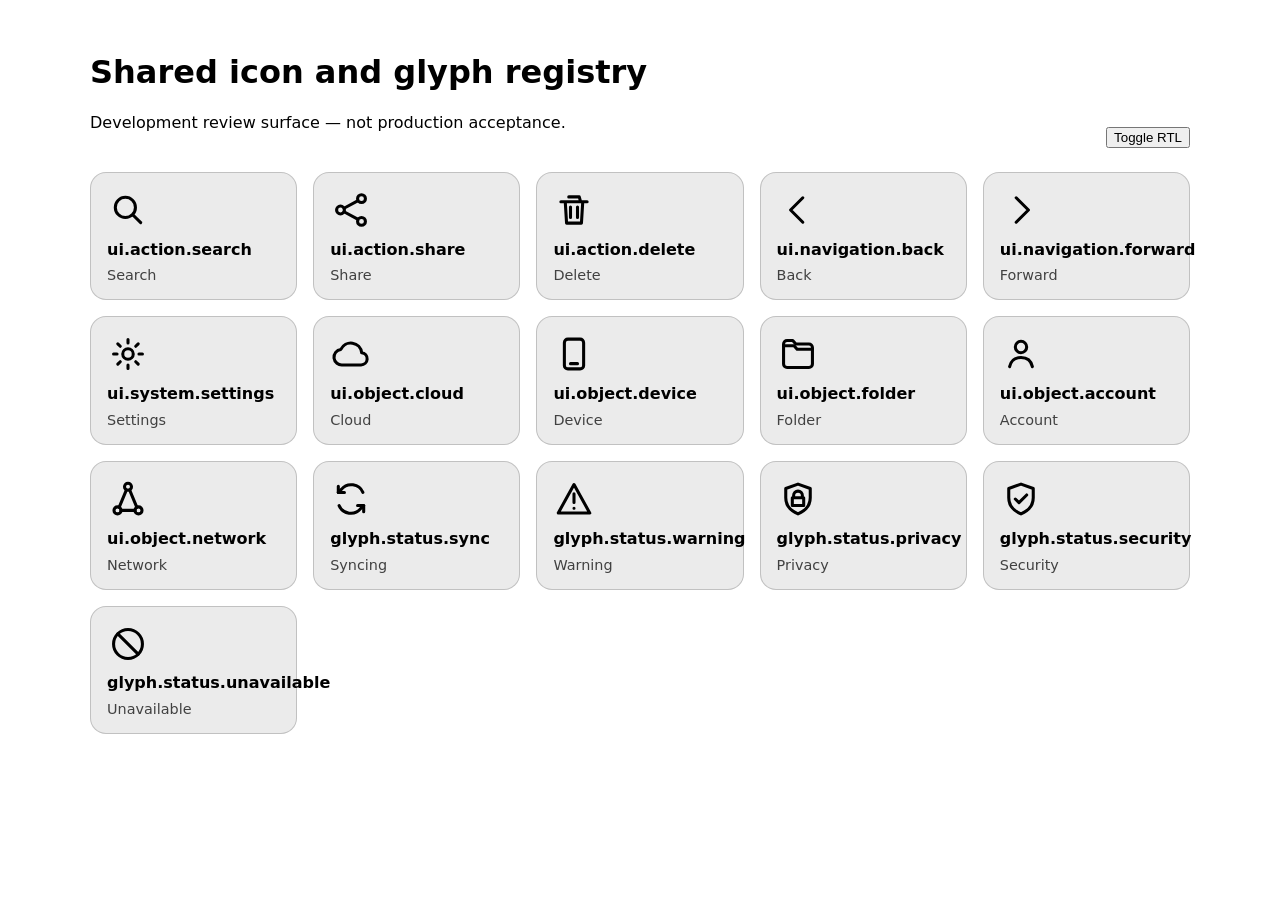
==== reference/icon-glyph-registry.html @ 12eac7fb "feat: add shared icon and glyph registry foundation" ====
<!doctype html>
<html lang="en">
<head>
<meta charset="utf-8"><meta name="viewport" content="width=device-width,initial-scale=1">
<title>Glaze Icon and Glyph Registry Review</title>
<style>
:root{color-scheme:light dark;font-family:system-ui,sans-serif;background:Canvas;color:CanvasText}
body{margin:0;padding:2rem;max-width:1100px;margin-inline:auto}
header{display:flex;gap:1rem;align-items:end;justify-content:space-between;flex-wrap:wrap}
.grid{display:grid;grid-template-columns:repeat(auto-fit,minmax(190px,1fr));gap:1rem;margin-block:1.5rem}
.card{border:1px solid color-mix(in srgb,CanvasText 18%,transparent);border-radius:1rem;padding:1rem;display:grid;gap:.55rem;background:color-mix(in srgb,Canvas 92%,CanvasText 8%)}
svg{width:42px;height:42px;color:CanvasText}
span{opacity:.72;font-size:.9rem}
.rtl{direction:rtl}
@media (forced-colors:active){.card{border:1px solid CanvasText}}
</style>
</head>
<body>
<header><div><h1>Shared icon and glyph registry</h1><p>Development review surface — not production acceptance.</p></div><button id="dir" type="button">Toggle RTL</button></header>
<section class="grid"><article class="card"><svg aria-hidden="true" viewBox="0 0 24 24"><use href="../assets/icon-glyphs/system-symbols.svg#search"/></svg><strong>ui.action.search</strong><span>Search</span></article>
<article class="card"><svg aria-hidden="true" viewBox="0 0 24 24"><use href="../assets/icon-glyphs/system-symbols.svg#share"/></svg><strong>ui.action.share</strong><span>Share</span></article>
<article class="card"><svg aria-hidden="true" viewBox="0 0 24 24"><use href="../assets/icon-glyphs/system-symbols.svg#delete"/></svg><strong>ui.action.delete</strong><span>Delete</span></article>
<article class="card"><svg aria-hidden="true" viewBox="0 0 24 24"><use href="../assets/icon-glyphs/system-symbols.svg#back"/></svg><strong>ui.navigation.back</strong><span>Back</span></article>
<article class="card"><svg aria-hidden="true" viewBox="0 0 24 24"><use href="../assets/icon-glyphs/system-symbols.svg#forward"/></svg><strong>ui.navigation.forward</strong><span>Forward</span></article>
<article class="card"><svg aria-hidden="true" viewBox="0 0 24 24"><use href="../assets/icon-glyphs/system-symbols.svg#settings"/></svg><strong>ui.system.settings</strong><span>Settings</span></article>
<article class="card"><svg aria-hidden="true" viewBox="0 0 24 24"><use href="../assets/icon-glyphs/system-symbols.svg#cloud"/></svg><strong>ui.object.cloud</strong><span>Cloud</span></article>
<article class="card"><svg aria-hidden="true" viewBox="0 0 24 24"><use href="../assets/icon-glyphs/system-symbols.svg#device"/></svg><strong>ui.object.device</strong><span>Device</span></article>
<article class="card"><svg aria-hidden="true" viewBox="0 0 24 24"><use href="../assets/icon-glyphs/system-symbols.svg#folder"/></svg><strong>ui.object.folder</strong><span>Folder</span></article>
<article class="card"><svg aria-hidden="true" viewBox="0 0 24 24"><use href="../assets/icon-glyphs/system-symbols.svg#account"/></svg><strong>ui.object.account</strong><span>Account</span></article>
<article class="card"><svg aria-hidden="true" viewBox="0 0 24 24"><use href="../assets/icon-glyphs/system-symbols.svg#network"/></svg><strong>ui.object.network</strong><span>Network</span></article>
<article class="card"><svg aria-hidden="true" viewBox="0 0 24 24"><use href="../assets/icon-glyphs/system-symbols.svg#sync"/></svg><strong>glyph.status.sync</strong><span>Syncing</span></article>
<article class="card"><svg aria-hidden="true" viewBox="0 0 24 24"><use href="../assets/icon-glyphs/system-symbols.svg#warning"/></svg><strong>glyph.status.warning</strong><span>Warning</span></article>
<article class="card"><svg aria-hidden="true" viewBox="0 0 24 24"><use href="../assets/icon-glyphs/system-symbols.svg#privacy"/></svg><strong>glyph.status.privacy</strong><span>Privacy</span></article>
<article class="card"><svg aria-hidden="true" viewBox="0 0 24 24"><use href="../assets/icon-glyphs/system-symbols.svg#security"/></svg><strong>glyph.status.security</strong><span>Security</span></article>
<article class="card"><svg aria-hidden="true" viewBox="0 0 24 24"><use href="../assets/icon-glyphs/system-symbols.svg#unavailable"/></svg><strong>glyph.status.unavailable</strong><span>Unavailable</span></article></section>
<script>document.querySelector('#dir').addEventListener('click',()=>document.documentElement.classList.toggle('rtl'));</script>
</body></html>
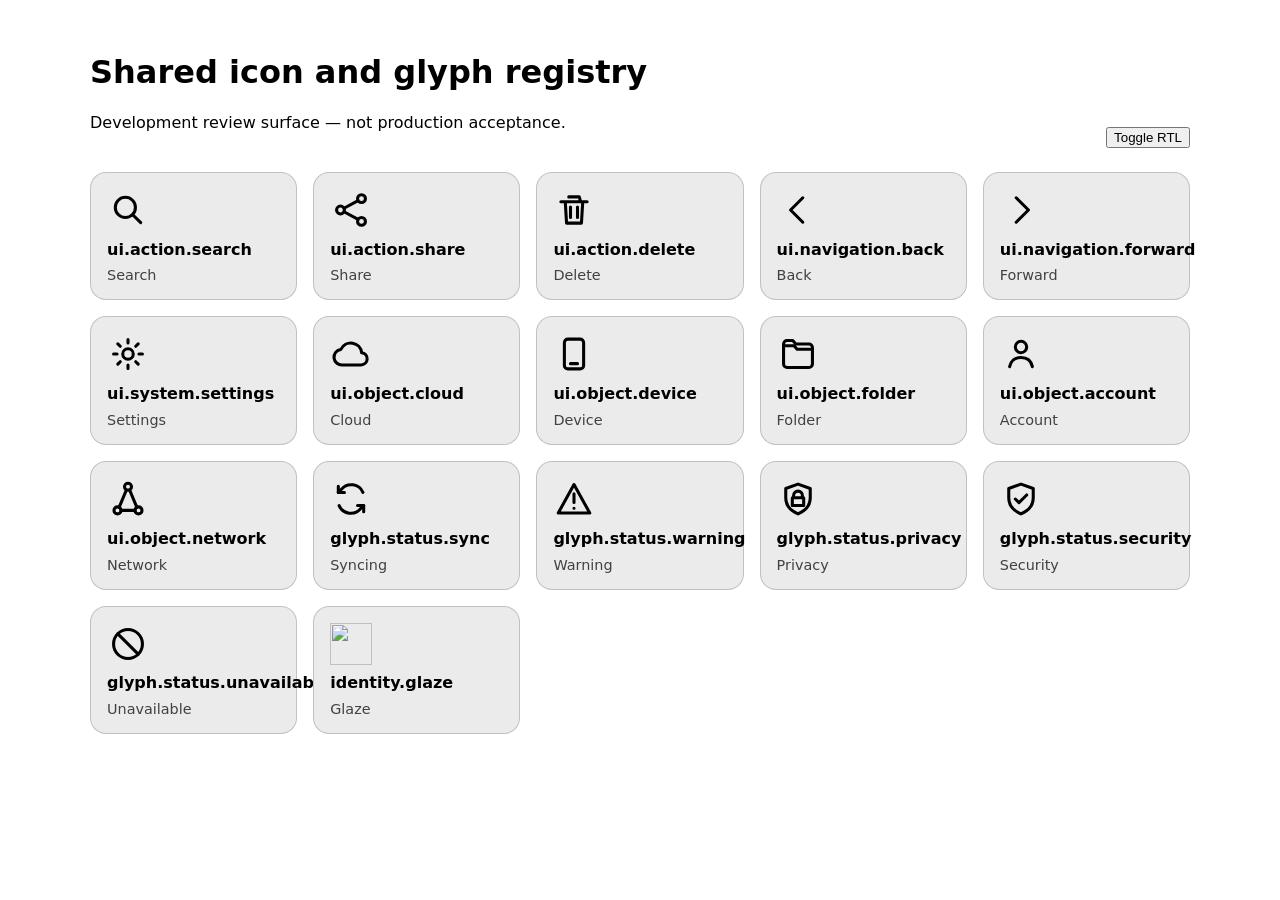
==== commit e88a7ca4: "complete icon registry review gallery coverage" ====
--- a/reference/icon-glyph-registry.html
+++ b/reference/icon-glyph-registry.html
@@ -9,7 +9,7 @@
 header{display:flex;gap:1rem;align-items:end;justify-content:space-between;flex-wrap:wrap}
 .grid{display:grid;grid-template-columns:repeat(auto-fit,minmax(190px,1fr));gap:1rem;margin-block:1.5rem}
 .card{border:1px solid color-mix(in srgb,CanvasText 18%,transparent);border-radius:1rem;padding:1rem;display:grid;gap:.55rem;background:color-mix(in srgb,Canvas 92%,CanvasText 8%)}
-svg{width:42px;height:42px;color:CanvasText}
+svg,img.icon-preview{width:42px;height:42px;color:CanvasText;object-fit:contain}
 span{opacity:.72;font-size:.9rem}
 .rtl{direction:rtl}
 @media (forced-colors:active){.card{border:1px solid CanvasText}}
@@ -32,6 +32,7 @@
 <article class="card"><svg aria-hidden="true" viewBox="0 0 24 24"><use href="../assets/icon-glyphs/system-symbols.svg#warning"/></svg><strong>glyph.status.warning</strong><span>Warning</span></article>
 <article class="card"><svg aria-hidden="true" viewBox="0 0 24 24"><use href="../assets/icon-glyphs/system-symbols.svg#privacy"/></svg><strong>glyph.status.privacy</strong><span>Privacy</span></article>
 <article class="card"><svg aria-hidden="true" viewBox="0 0 24 24"><use href="../assets/icon-glyphs/system-symbols.svg#security"/></svg><strong>glyph.status.security</strong><span>Security</span></article>
-<article class="card"><svg aria-hidden="true" viewBox="0 0 24 24"><use href="../assets/icon-glyphs/system-symbols.svg#unavailable"/></svg><strong>glyph.status.unavailable</strong><span>Unavailable</span></article></section>
+<article class="card"><svg aria-hidden="true" viewBox="0 0 24 24"><use href="../assets/icon-glyphs/system-symbols.svg#unavailable"/></svg><strong>glyph.status.unavailable</strong><span>Unavailable</span></article>
+<article class="card"><img class="icon-preview" src="../assets/identity/official/facet/glaze-ui-mark.svg" alt="" aria-hidden="true"><strong>identity.glaze</strong><span>Glaze</span></article></section>
 <script>document.querySelector('#dir').addEventListener('click',()=>document.documentElement.classList.toggle('rtl'));</script>
 </body></html>
